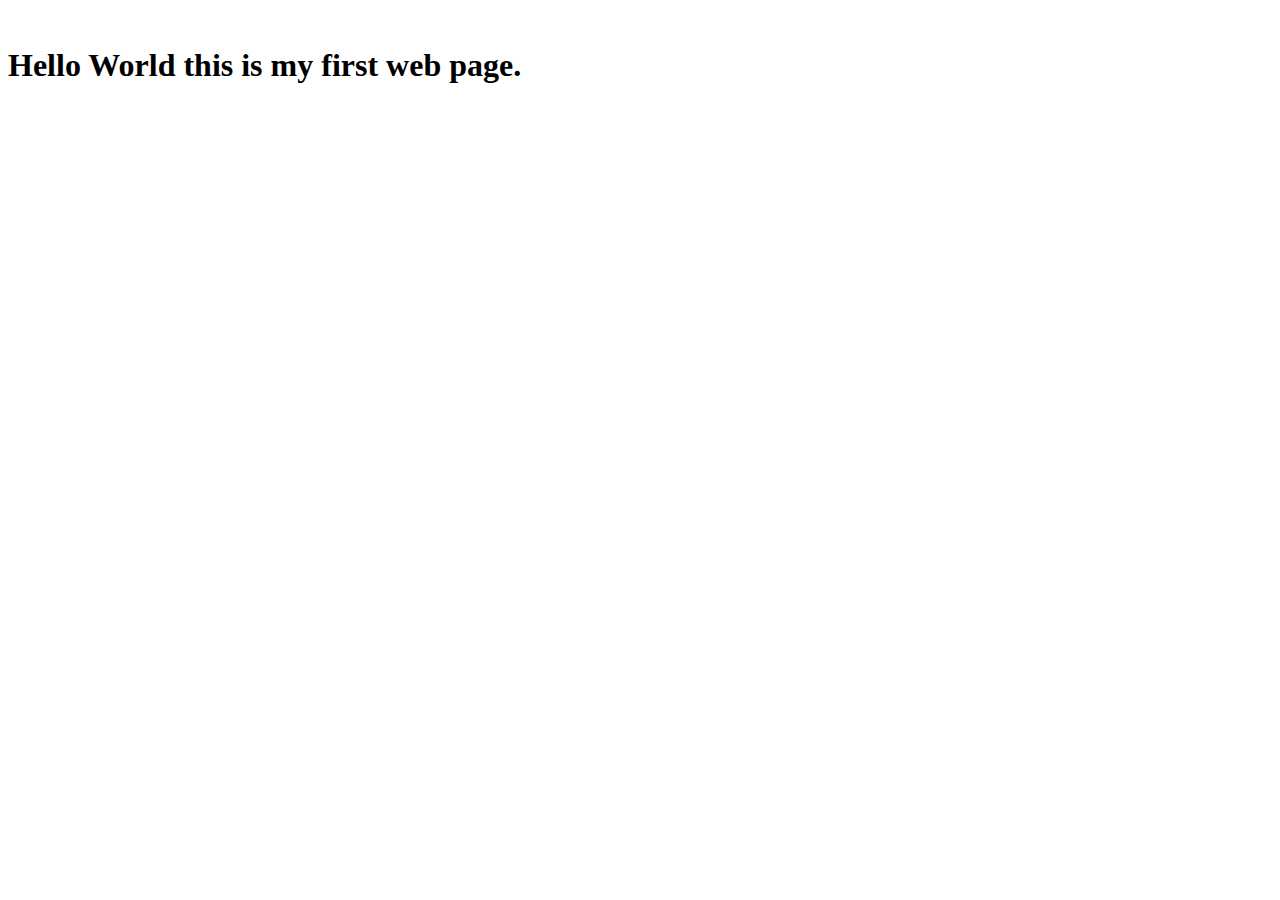
==== index.html @ f78efd22 "First commit" ====
<!DOCTYPE html><!DOCTYPE html>
<html lang="en">
<head>
    <meta charset="UTF-8">
    <meta http-equiv="X-UA-Compatible" content="IE=edge">
    <meta name="viewport" content="width=device-width, initial-scale=1.0">
    <title>GFG</title>
</head>
<body>
    <h1>Hello World this is my first web page.</h1>
</body>
</html>
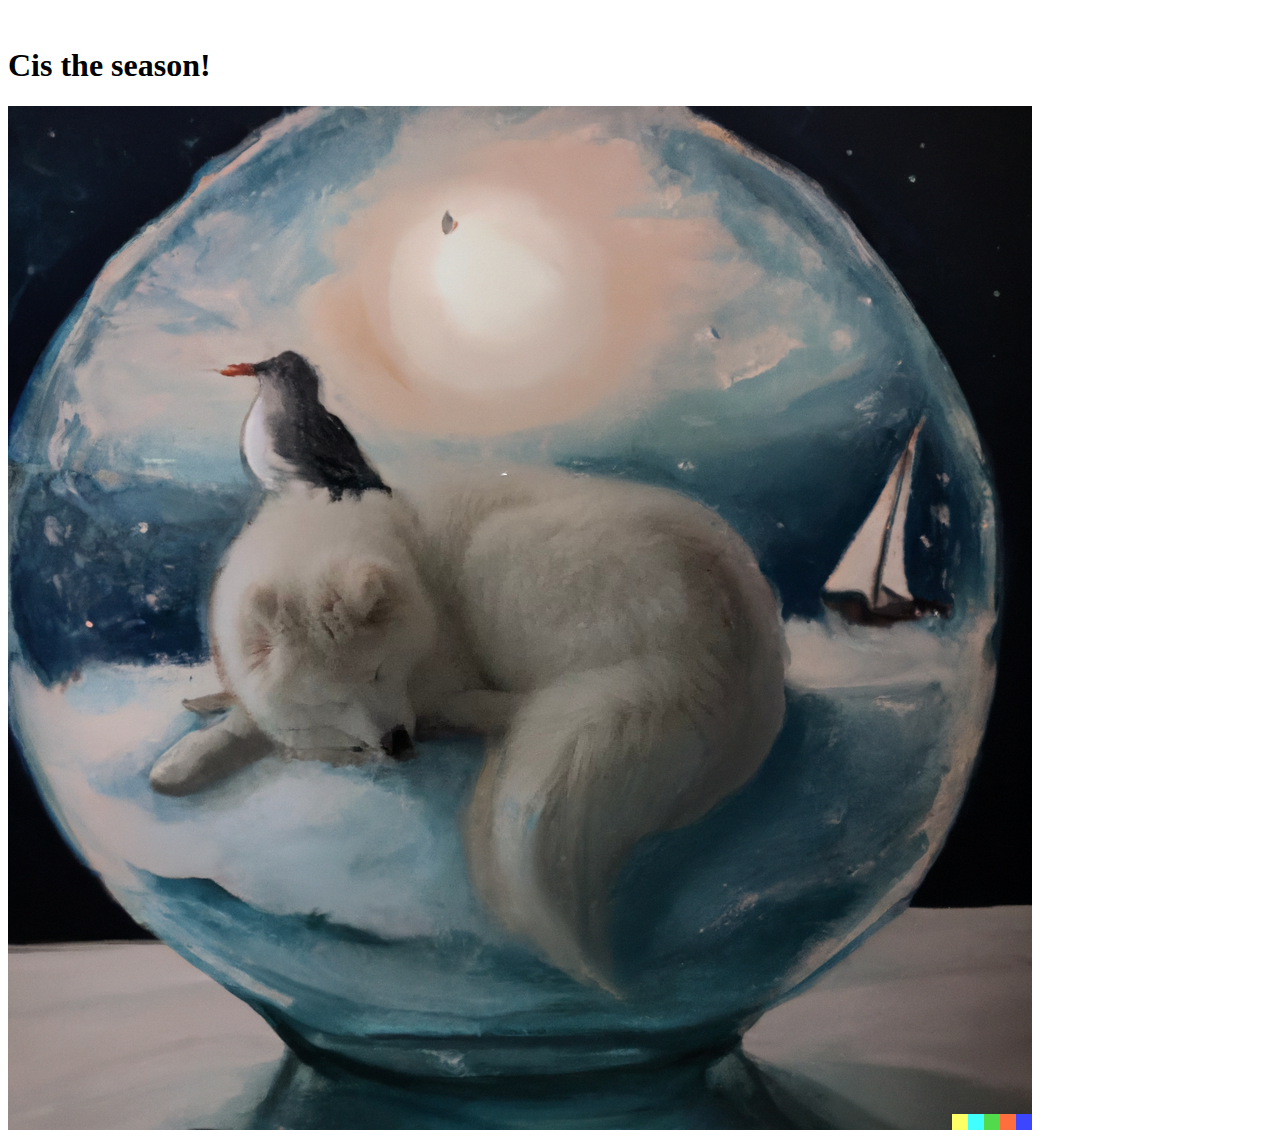
==== commit f44dfd61: "Added cover image" ====
--- a/index.html
+++ b/index.html
@@ -7,6 +7,7 @@
     <title>GFG</title>
 </head>
 <body>
-    <h1>Hello World this is my first web page.</h1>
+    <h1>Cis the season!</h1>
+    <img src="images/cover.png" alt="Cis">
 </body>
 </html>
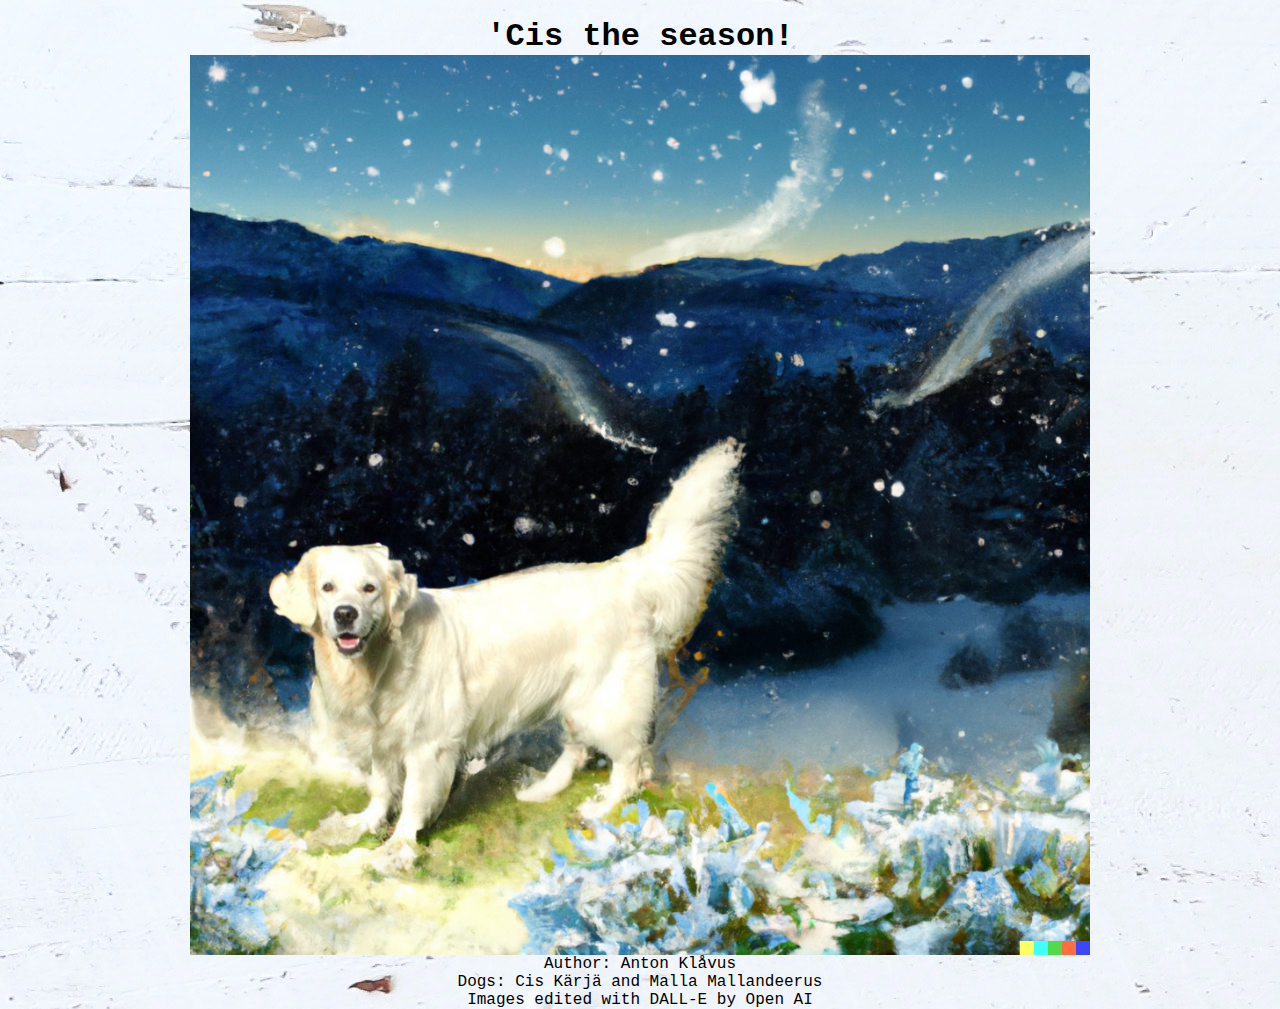
==== commit 3b11fb76: "Footer text" ====
--- a/index.html
+++ b/index.html
@@ -1,13 +1,24 @@
-<!DOCTYPE html><!DOCTYPE html>
+<!DOCTYPE html>
 <html lang="en">
 <head>
     <meta charset="UTF-8">
     <meta http-equiv="X-UA-Compatible" content="IE=edge">
     <meta name="viewport" content="width=device-width, initial-scale=1.0">
-    <title>GFG</title>
+    <title> 'Cis the season' </title>
+<link rel="stylesheet" href="styles.css">
 </head>
 <body>
-    <h1>Cis the season!</h1>
-    <img src="images/cover.png" alt="Cis">
+<h1>'Cis the season!</h1>
+<a href="presents.html">
+<div class="imgbox">
+    <img class="center-fit" src='images/cover.png'>
+</div>
+</a>
 </body>
 </html>
+
+<footer class="center-fit">
+    <p>Author: Anton Klåvus</p>
+    <p>Dogs: Cis Kärjä and Malla Mallandeerus</p>
+    <p>Images edited with <a href:labs.openai.com> DALL-E by Open AI</a></p>
+</footer> --- a/styles.css
+++ b/styles.css
@@ -0,0 +1,24 @@
+* {
+    margin: 0;
+    padding: 0;
+}
+.imgbox {
+    display: grid;
+    height: 100%;
+}
+.center-fit {
+    max-width: 100%;
+    max-height: 100vh;
+    margin: auto;
+}
+h1 {
+    text-align: center;
+    font-family:'Courier New';
+}
+p {
+    text-align: center;
+    font-family:'Courier New';
+}
+body {
+    background-image: url('images/pexels-candis-hidalgo-639110.jpg');
+}
